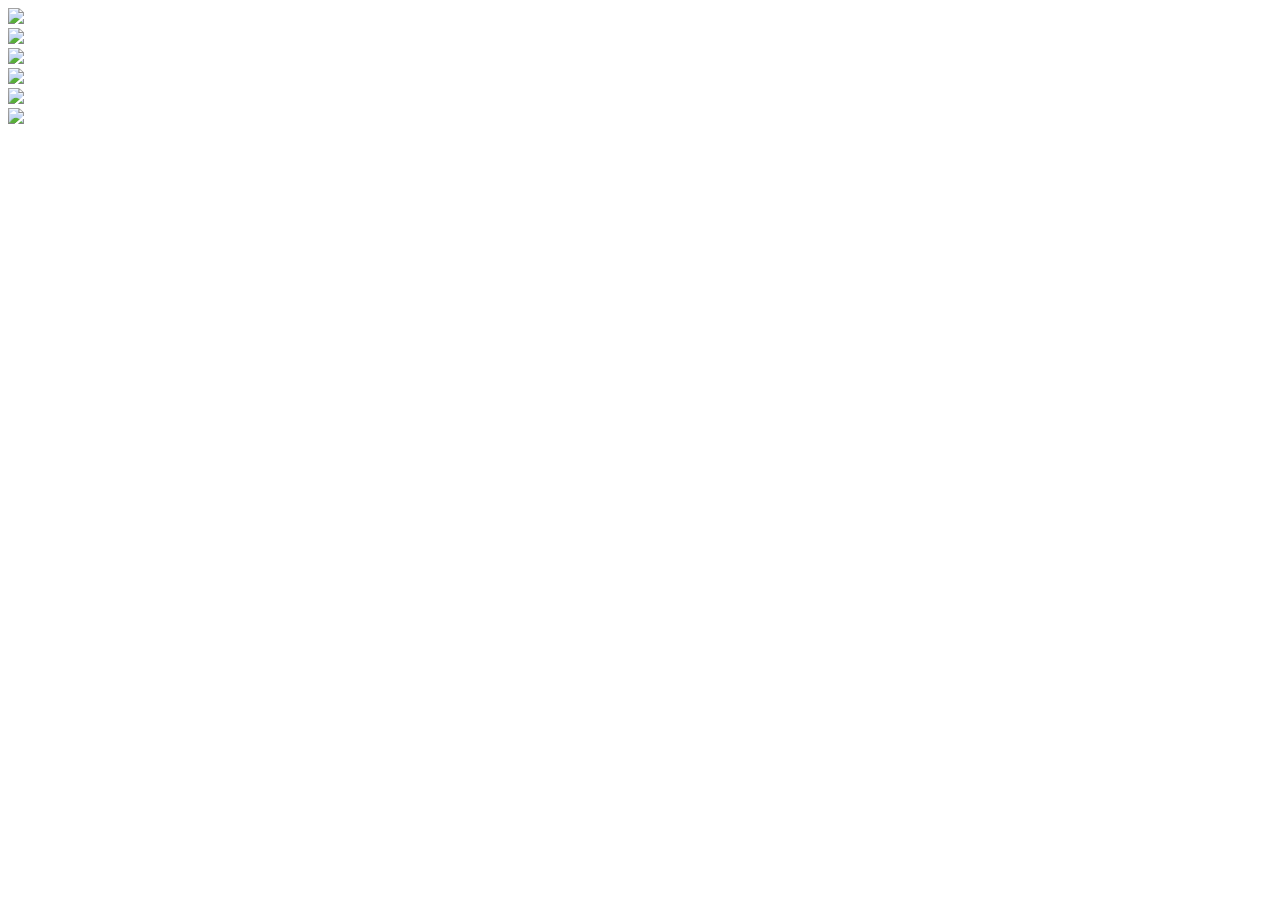
==== index.html @ 956a5ea2 "Create index.html" ====
<!DOCTYPE html>
<html>
<head>
  <meta charset="UTF-8">
  <title>((()))</title>
  <!-- credit: http://codepen.io/loumontano/pen/eJByH -->
  <link rel="stylesheet" href="css/cubespin.css"/>
</head>

<body>

  <div class="main">        
    <div class="cont">
      <div class="cube cube-front"><img src="images/logo.svg"></div>
      <div class="cube cube-back"><img src="images/logo.svg"></div>
      <div class="cube cube-top"><img src="images/logo.svg"></div>
      <div class="cube cube-bottom"><img src="images/logo.svg"></div>
      <div class="cube cube-left"><img src="images/logo.svg"></div>
      <div class="cube cube-right"><img src="images/logo.svg"></div>
    </div>  
</div>
</body>
</html>
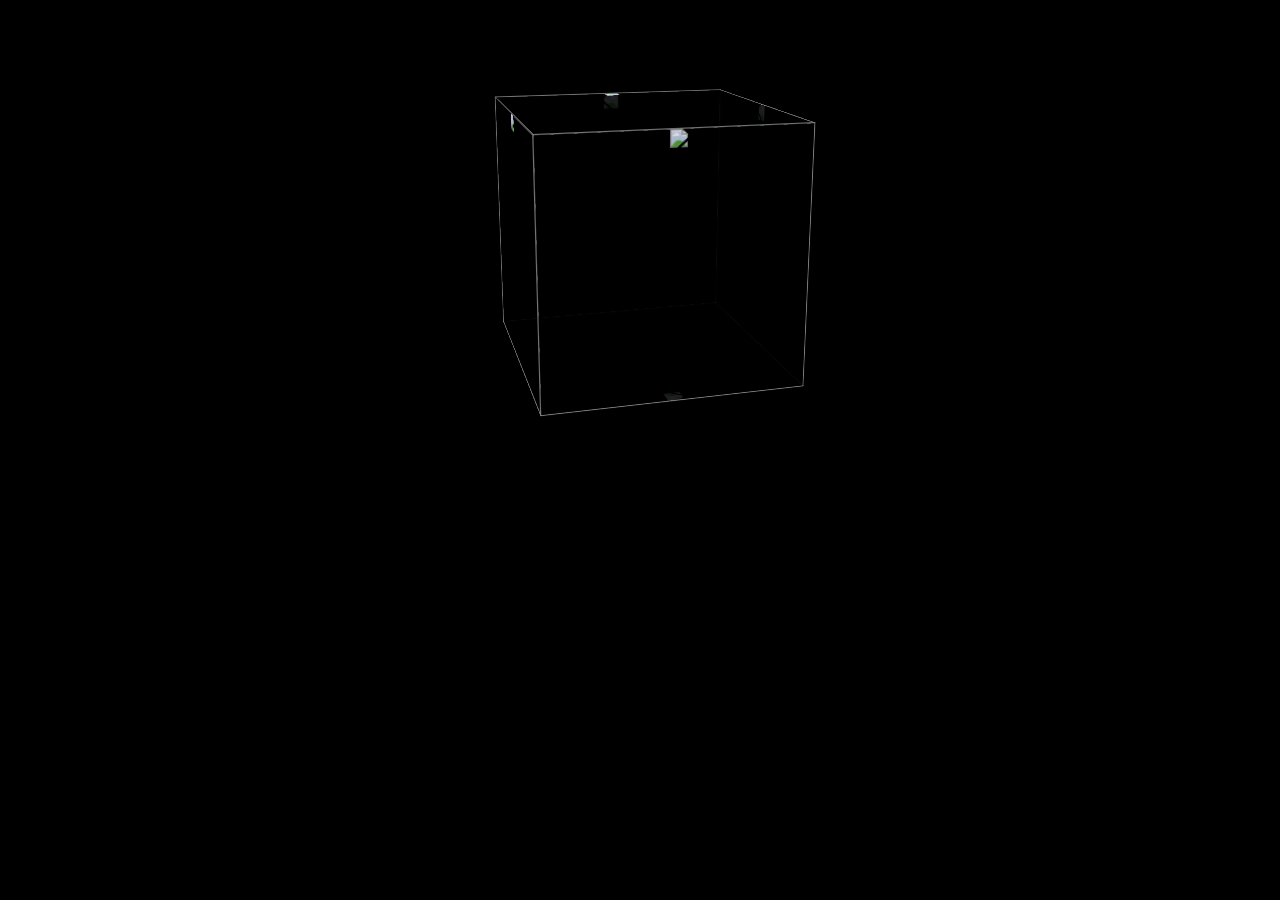
==== commit 456090d6: "Update index.html" ====
--- a/index.html
+++ b/index.html
@@ -5,7 +5,7 @@
   <meta charset="UTF-8">
   <title>((()))</title>
   <!-- credit: http://codepen.io/loumontano/pen/eJByH -->
-  <link rel="stylesheet" href="css/cubespin.css"/>
+  <link rel="stylesheet" href="cubespin.css"/>
 </head>
 
 <body>
--- a/cubespin.css
+++ b/cubespin.css
@@ -0,0 +1,93 @@
+
+/*
+credit: http://codepen.io/loumontano/pen/eJByH
+*/
+
+body {
+  padding: 100px;
+  text-align: center;
+  background-color: #000;
+  overflow: hidden;
+}
+
+.main {
+  -webkit-perspective: 1000px;
+  width:250px;
+  height:250px;
+  text-align: center;
+  display: inline-block;
+}
+
+.cont {
+  text-align: center;
+  position: relative;
+  width: 100%;
+  height: 100%;
+  -webkit-transform-style: preserve-3d;
+  -webkit-transform: rotateX(-15deg) rotateY(15deg);
+  -webkit-animation: rotateCube 5s infinite linear;
+}
+
+.cube {
+  position: absolute;
+  border: 1px solid #888;
+  background: #FFF;
+  opacity: .85;
+  background-size: auto 100%;
+}
+
+.cube-front {
+  width: 250px;
+  height: 250px;
+  -webkit-transform: translate3d(0, 0, 125px);
+  background-color: #000;
+}
+
+.cube-back {
+  width: 250px;
+  height: 250px;
+  -webkit-transform: rotateY(180deg) translate3d(0, 0, 125px);
+  background-color: #000;
+}
+
+.cube-top {
+  width: 250px;
+  height: 250px;
+  -webkit-transform: rotateX(90deg) translate3d(0, 0, 125px);
+  background-color: #000;
+}
+
+.cube-bottom {
+  width: 250px;
+  height: 250px;
+  -webkit-transform: rotateX(-90deg) translate3d(0, 0, 125px);
+  background-color: #000;
+}
+
+.cube-left {
+  width: 250px;
+  height: 250px;
+  left: 50%;
+  margin-left: -125px;
+  -webkit-transform: rotateY(-90deg) translate3d(0, 0, 125px);
+  background-color: #000;
+}
+
+.cube-right {
+  width: 250px;
+  height: 250px;
+  left: 50%;
+  margin-left: -125px;
+  -webkit-transform: rotateY(90deg) translate3d(0, 0, 125px);
+  background-color: #000;
+}
+
+@-webkit-keyframes rotateCube {
+  0% {
+    -webkit-transform: rotateY(0deg) rotateX(0deg);
+  }
+
+  100% {
+    -webkit-transform: rotateY(-360deg) rotateX(-360deg);
+  }
+}
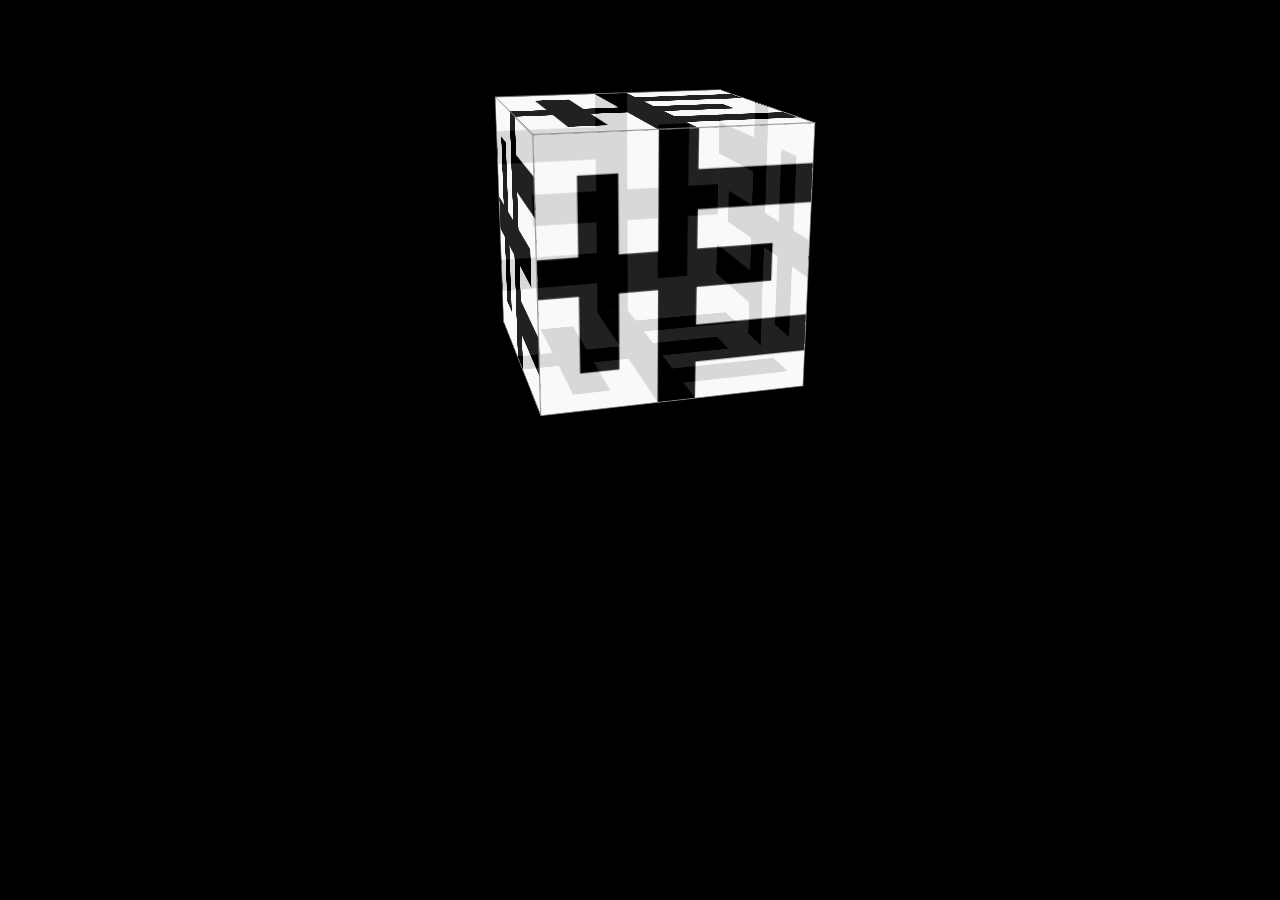
==== commit 6d7b61fc: "Update index.html" ====
--- a/index.html
+++ b/index.html
@@ -1,10 +1,8 @@
-
 <!DOCTYPE html>
 <html>
 <head>
   <meta charset="UTF-8">
-  <title>((()))</title>
-  <!-- credit: http://codepen.io/loumontano/pen/eJByH -->
+  <title>Henry Egloff - Github</title>
   <link rel="stylesheet" href="cubespin.css"/>
 </head>
 
@@ -12,12 +10,12 @@
 
   <div class="main">        
     <div class="cont">
-      <div class="cube cube-front"><img src="images/logo.svg"></div>
-      <div class="cube cube-back"><img src="images/logo.svg"></div>
-      <div class="cube cube-top"><img src="images/logo.svg"></div>
-      <div class="cube cube-bottom"><img src="images/logo.svg"></div>
-      <div class="cube cube-left"><img src="images/logo.svg"></div>
-      <div class="cube cube-right"><img src="images/logo.svg"></div>
+      <div class="cube cube-front"><img src="logo.svg"></div>
+      <div class="cube cube-back"><img src="logo.svg"></div>
+      <div class="cube cube-top"><img src="logo.svg"></div>
+      <div class="cube cube-bottom"><img src="logo.svg"></div>
+      <div class="cube cube-left"><img src="logo.svg"></div>
+      <div class="cube cube-right"><img src="logo.svg"></div>
     </div>  
 </div>
 </body>
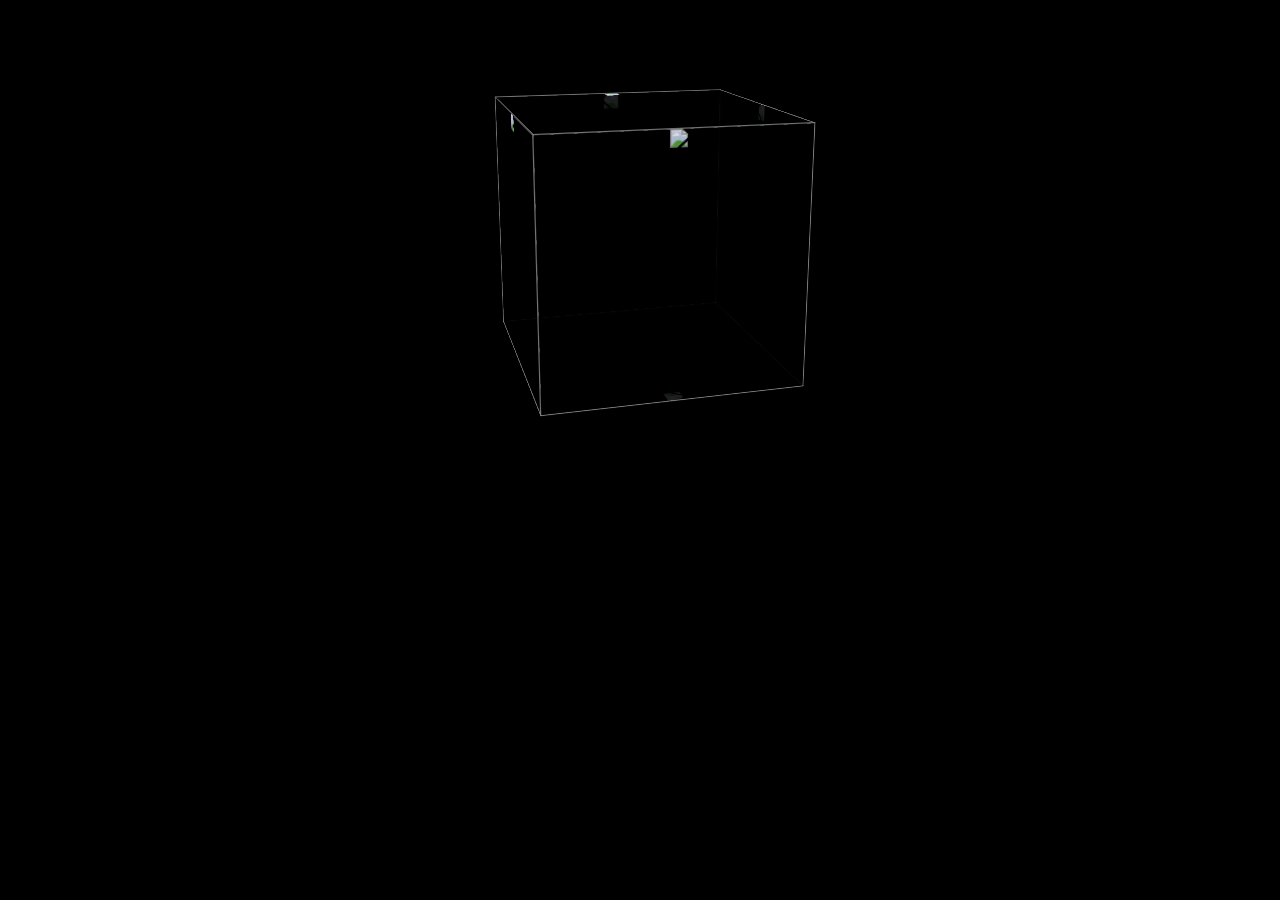
==== commit ec36ae1c: "Update index.html" ====
--- a/index.html
+++ b/index.html
@@ -3,19 +3,19 @@
 <head>
   <meta charset="UTF-8">
   <title>Henry Egloff - Github</title>
-  <link rel="stylesheet" href="cubespin.css"/>
+  <link rel="stylesheet" href="css/base.css"/>
 </head>
 
 <body>
 
   <div class="main">        
     <div class="cont">
-      <div class="cube cube-front"><img src="logo.svg"></div>
-      <div class="cube cube-back"><img src="logo.svg"></div>
-      <div class="cube cube-top"><img src="logo.svg"></div>
-      <div class="cube cube-bottom"><img src="logo.svg"></div>
-      <div class="cube cube-left"><img src="logo.svg"></div>
-      <div class="cube cube-right"><img src="logo.svg"></div>
+      <div class="cube cube-front"><img src="images/logo.svg"></div>
+      <div class="cube cube-back"><img src="images/logo.svg"></div>
+      <div class="cube cube-top"><img src="images/logo.svg"></div>
+      <div class="cube cube-bottom"><img src="images/logo.svg"></div>
+      <div class="cube cube-left"><img src="images/logo.svg"></div>
+      <div class="cube cube-right"><img src="images/logo.svg"></div>
     </div>  
 </div>
 </body>
--- a/css/base.css
+++ b/css/base.css
@@ -0,0 +1,92 @@
+/*
+credit: http://codepen.io/loumontano/pen/eJByH
+*/
+
+body {
+  padding: 100px;
+  text-align: center;
+  background-color: #000;
+  overflow: hidden;
+}
+
+.main {
+  -webkit-perspective: 1000px;
+  width:250px;
+  height:250px;
+  text-align: center;
+  display: inline-block;
+}
+
+.cont {
+  text-align: center;
+  position: relative;
+  width: 100%;
+  height: 100%;
+  -webkit-transform-style: preserve-3d;
+  -webkit-transform: rotateX(-15deg) rotateY(15deg);
+  -webkit-animation: rotateCube 5s infinite linear;
+}
+
+.cube {
+  position: absolute;
+  border: 1px solid #888;
+  background: #FFF;
+  opacity: .85;
+  background-size: auto 100%;
+}
+
+.cube-front {
+  width: 250px;
+  height: 250px;
+  -webkit-transform: translate3d(0, 0, 125px);
+  background-color: #000;
+}
+
+.cube-back {
+  width: 250px;
+  height: 250px;
+  -webkit-transform: rotateY(180deg) translate3d(0, 0, 125px);
+  background-color: #000;
+}
+
+.cube-top {
+  width: 250px;
+  height: 250px;
+  -webkit-transform: rotateX(90deg) translate3d(0, 0, 125px);
+  background-color: #000;
+}
+
+.cube-bottom {
+  width: 250px;
+  height: 250px;
+  -webkit-transform: rotateX(-90deg) translate3d(0, 0, 125px);
+  background-color: #000;
+}
+
+.cube-left {
+  width: 250px;
+  height: 250px;
+  left: 50%;
+  margin-left: -125px;
+  -webkit-transform: rotateY(-90deg) translate3d(0, 0, 125px);
+  background-color: #000;
+}
+
+.cube-right {
+  width: 250px;
+  height: 250px;
+  left: 50%;
+  margin-left: -125px;
+  -webkit-transform: rotateY(90deg) translate3d(0, 0, 125px);
+  background-color: #000;
+}
+
+@-webkit-keyframes rotateCube {
+  0% {
+    -webkit-transform: rotateY(0deg) rotateX(0deg);
+  }
+
+  100% {
+    -webkit-transform: rotateY(-360deg) rotateX(-360deg);
+  }
+}
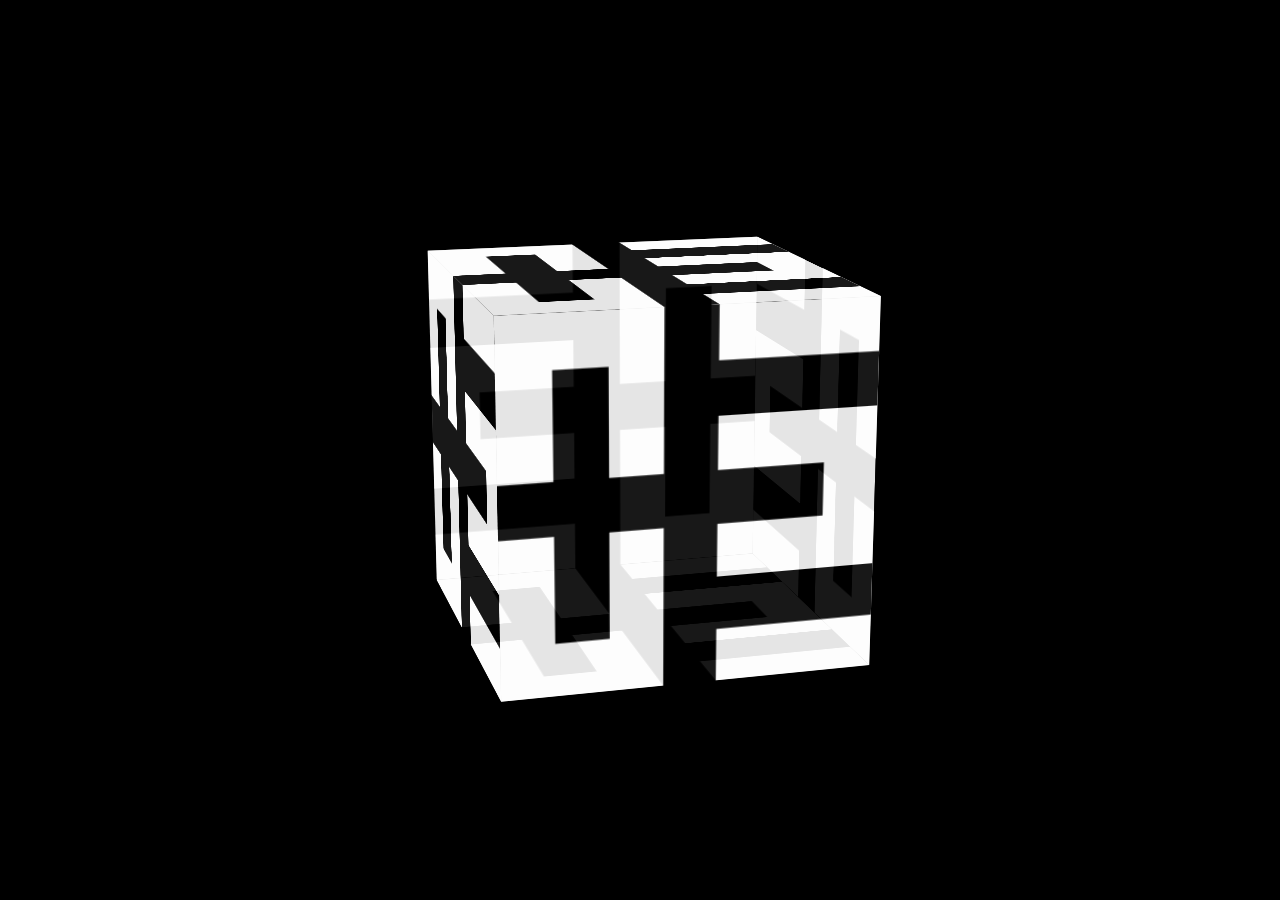
==== commit d301c40b: "Update index.html" ====
--- a/index.html
+++ b/index.html
@@ -3,20 +3,230 @@
 <head>
   <meta charset="UTF-8">
   <title>Henry Egloff - Github</title>
-  <link rel="stylesheet" href="css/base.css"/>
+  <style>
+  
+body {
+  background-color: #000;
+  margin: 0;
+}
+
+.cube-container {
+  perspective: 1000px;
+  width: 160px;
+  height: 160px;
+  text-align: center;
+  display: inline-block;
+  position: absolute;
+  top: 50%;
+  left: 50%;
+  margin: -80px 0 0 -80px;
+}
+
+.cube {
+  text-align: center;
+  position: relative;
+  width: 100%;
+  height: 100%;
+  transform-style: preserve-3d;
+  transform: rotateX(-15deg) rotateY(15deg);
+  animation: rotateCube 7s infinite linear;
+}
+
+.side {
+  position: absolute;
+  opacity: 0.9;
+  background-color: #000;
+}
+
+.side svg {
+  width: 160px;
+  height: 160px;
+  fill: #fff;
+}
+
+.front {
+  width: 100%;
+  height: 100%;
+  transform: translate3d(0, 0, 80px);
+}
+
+.back {
+  width: 100%;
+  height: 100%;
+  transform: rotateY(180deg) translate3d(0, 0, 80px);
+}
+
+.top {
+  width: 100%;
+  height: 100%;
+  transform: rotateX(90deg) translate3d(0, 0, 80px);
+}
+
+.bottom {
+  width: 100%;
+  height: 100%;
+  transform: rotateX(-90deg) translate3d(0, 0, 80px);
+}
+
+.left {
+  width: 100%;
+  height: 100%;
+  left: 50%;
+  margin-left: -80px;
+  transform: rotateY(-90deg) translate3d(0, 0, 80px);
+}
+
+.right {
+  width: 100%;
+  height: 100%;
+  left: 50%;
+  margin-left: -80px;
+  transform: rotateY(90deg) translate3d(0, 0, 80px);
+}
+
+@keyframes rotateCube {
+  0% {
+    transform: rotateY(0deg) rotateX(0deg);
+  }
+  100% {
+    transform: rotateY(-360deg) rotateX(-360deg);
+  }
+}
+
+@media screen and (min-width: 600px) {
+  .cube-container {
+    width: 250px;
+    height: 250px;
+    margin: -125px 0 0 -125px;
+  }
+
+  .side svg {
+    width: 250px;
+    height: 250px;
+  }
+
+  .front {
+    transform: translate3d(0, 0, 125px);
+  }
+
+  .back {
+    transform: rotateY(90deg) translate3d(0, 0, 125px);
+  }
+
+  .top {
+    transform: rotateX(90deg) translate3d(0, 0, 125px);
+  }
+
+  .bottom {
+    transform: rotateX(-90deg) translate3d(0, 0, 125px);
+  }
+
+  .left {
+    left: 50%;
+    margin-left: -125px;
+    transform: rotateY(-90deg) translate3d(0, 0, 125px);
+  }
+
+  .right {
+    left: 50%;
+    margin-left: -125px;
+    transform: rotateY(90deg) translate3d(0, 0, 125px);
+  }
+}
+
+@media screen and (min-width: 1000px) {
+  .cube-container {
+    width: 360px;
+    height: 360px;
+    margin: -180px 0 0 -180px;
+    perspective: 2000px;
+  }
+
+  .side svg {
+    width: 360px;
+    height: 360px;
+  }
+
+  .front {
+    transform: translate3d(0, 0, 180px);
+  }
+
+  .back {
+    transform: rotateY(180deg) translate3d(0, 0, 180px);
+  }
+
+  .top {
+    transform: rotateX(90deg) translate3d(0, 0, 180px);
+  }
+
+  .bottom {
+    transform: rotateX(-90deg) translate3d(0, 0, 180px);
+  }
+
+  .left {
+    left: 50%;
+    margin-left: -180px;
+    transform: rotateY(-90deg) translate3d(0, 0, 180px);
+  }
+
+  .right {
+    left: 50%;
+    margin-left: -180px;
+    transform: rotateY(90deg) translate3d(0, 0, 180px);
+  }
+}    
+    
+  </style>
 </head>
 
 <body>
 
-  <div class="main">        
-    <div class="cont">
-      <div class="cube cube-front"><img src="images/logo.svg"></div>
-      <div class="cube cube-back"><img src="images/logo.svg"></div>
-      <div class="cube cube-top"><img src="images/logo.svg"></div>
-      <div class="cube cube-bottom"><img src="images/logo.svg"></div>
-      <div class="cube cube-left"><img src="images/logo.svg"></div>
-      <div class="cube cube-right"><img src="images/logo.svg"></div>
-    </div>  
+<div class="cube-container">
+  <div class="cube">
+    <div class="side front">
+      <svg>
+        <use xlink:href="#logo"></use>
+      </svg>
+    </div>
+    <div class="side back">
+      <svg>
+        <use xlink:href="#logo"></use>
+      </svg>
+    </div>
+    <div class="side top">
+      <svg>
+        <use xlink:href="#logo"></use>
+      </svg>
+    </div>
+    <div class="side bottom">
+      <svg>
+        <use xlink:href="#logo"></use>
+      </svg>
+    </div>
+    <div class="side left">
+      <svg>
+        <use xlink:href="#logo"></use>
+      </svg>
+    </div>
+    <div class="side right">
+      <svg>
+        <use xlink:href="#logo"></use>
+      </svg>
+    </div>
+  </div>
 </div>
+
+<svg version="1.1" xmlns="http://www.w3.org/2000/svg" xmlns:xlink="http://www.w3.org/1999/xlink" style="position: absolute; width: 0; height: 0;" width="0" height="0">
+  <defs>
+    <symbol id="logo" viewBox="0 0 500 500">
+      <polygon points="214.3,500 0,500 0,285.7 71.4,285.7 71.4,428.6 142.9,428.6 142.9,285.7 214.3,285.7 " />
+      <polygon points="214.3,214.3 142.9,214.3 142.9,71.4 71.4,71.4 71.4,214.3 0,214.3 0,0 214.3,0 " />
+      <rect x="285.7" y="428.6" width="214.3" height="71.4" />
+      <polygon points="500,357.1 285.7,357.1 285.7,285.7 428.6,285.7 428.6,214.3 285.7,214.3 285.7,142.9 500,142.9 " />
+      <rect x="285.7" width="214.3" height="71.4" />
+    </symbol>
+  </defs>
+</svg>
+  
 </body>
 </html>
